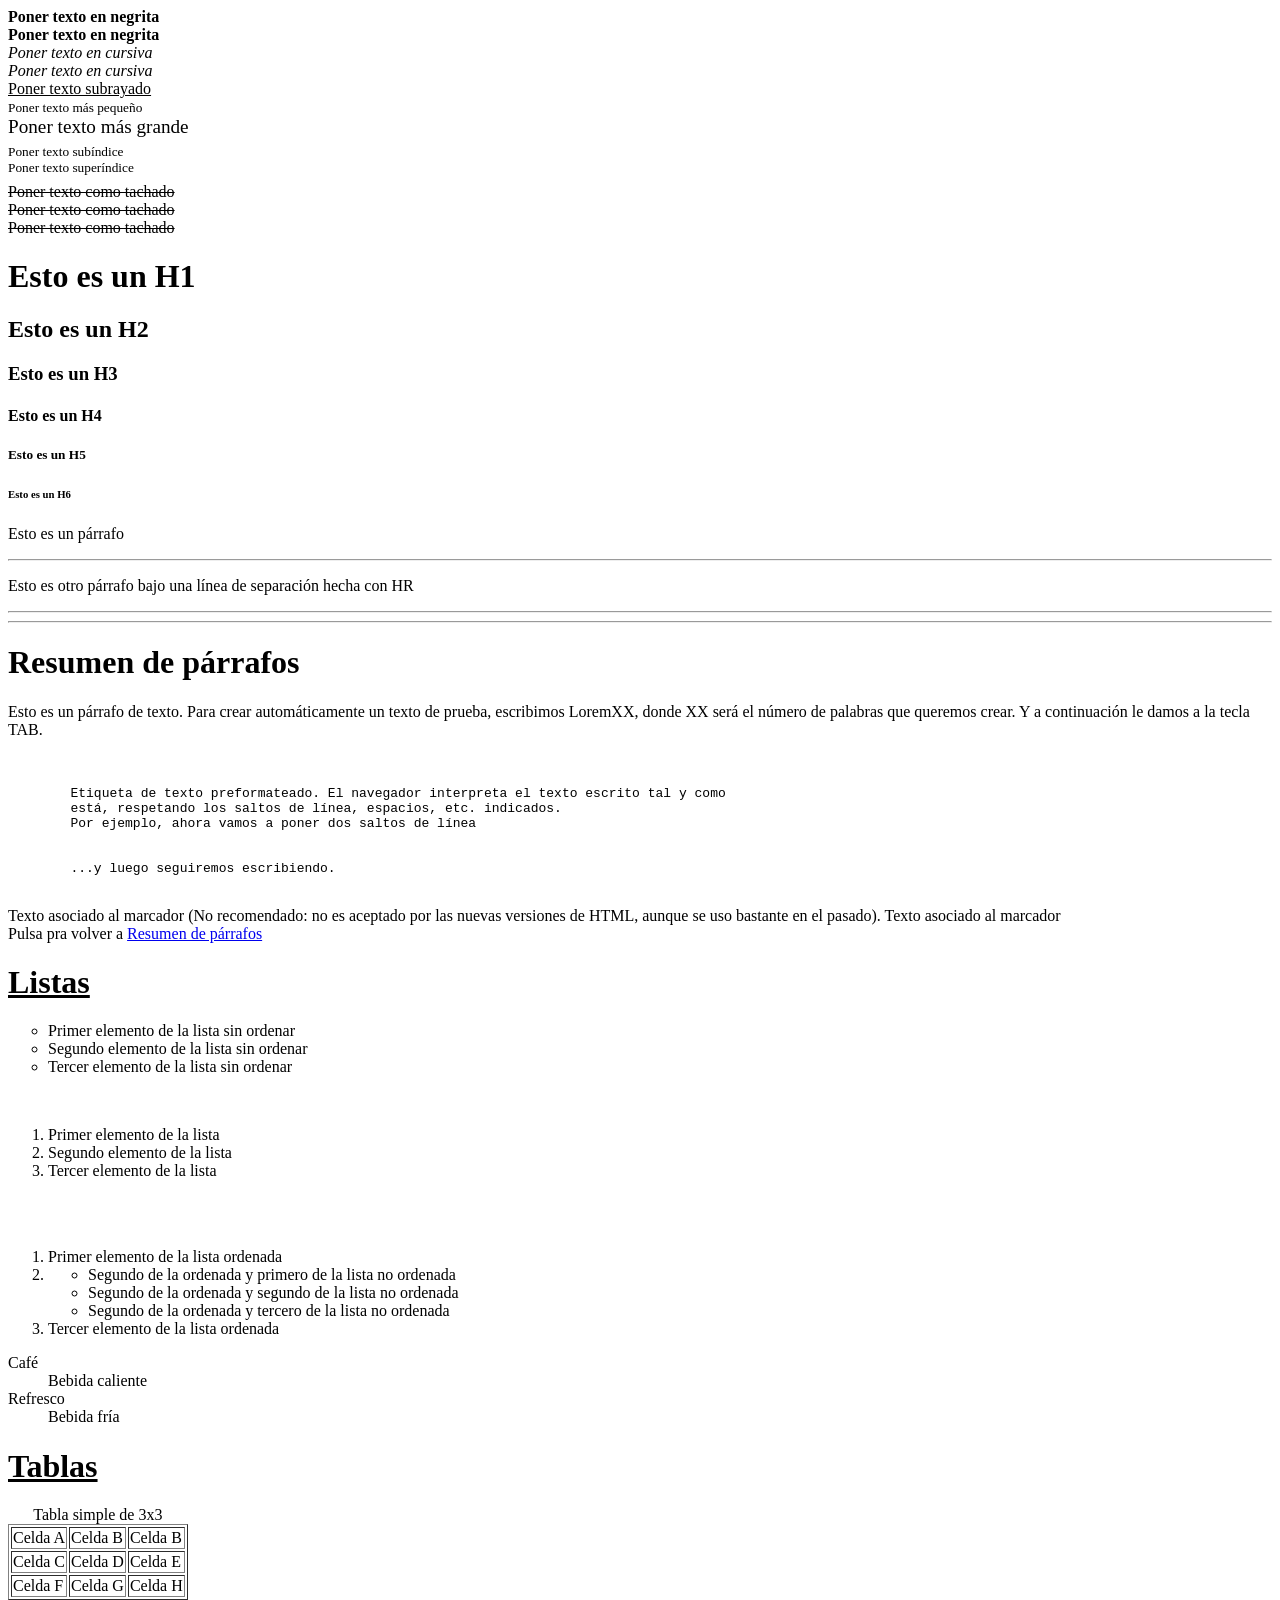
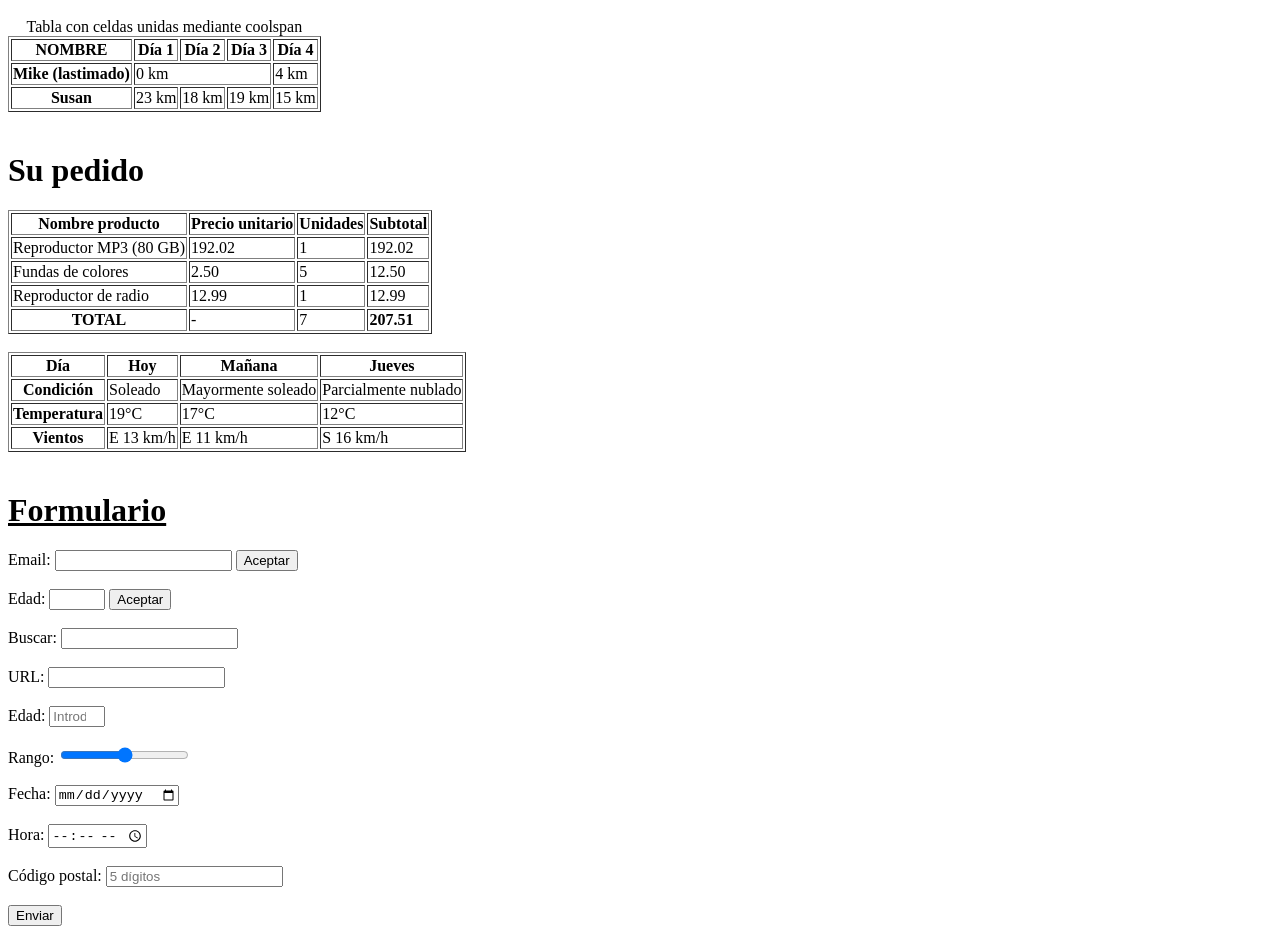
==== index.html @ f33b8b23 "Primer commit" ====
<!DOCTYPE html>
<html lang="es">  <!--Inicio de la página-->
	<head>           <!--Inicio del HEAD-->
		<meta charset="UTF-8">
		<meta name="description" content="Programación HTML, CSS y Javascript">
		<meta name="keywords" content="curso, web, programación, aprender">
		<title>Document</title>
		<!--Vinculo a una hoja de estilos CSS externa-->
		<link rel="stylesheet" href="MiHojaDeEstilos.css"/>
	</head>
	<body>
		<b>Poner texto en negrita</b><br>   <!-- Esto es un comentario -->
		<strong>Poner texto en negrita</strong><br>
		<i>Poner texto en cursiva</i><br>
		<em>Poner texto en cursiva</em><br>
		<u>Poner texto subrayado</u><br>
		<small>Poner texto más pequeño</small><br>
		<big>Poner texto más grande</big><br>
		<sub>Poner texto subíndice</sub><br>
		<sup>Poner texto superíndice</sup><br>
		<strike>Poner texto como tachado</strike><br>
		<s>Poner texto como tachado</s><br>
		<del>Poner texto como tachado</del><br>
		<hgroup>
			<h1>Esto es un H1</h1>
			<h2>Esto es un H2</h2>
			<h3>Esto es un H3</h3>
			<h4>Esto es un H4</h4>
			<h5>Esto es un H5</h5>
			<h6>Esto es un H6</h6>
		</hgroup>
		<p>Esto es un párrafo</p>
		<hr>
		<p>Esto es otro párrafo bajo una línea de separación hecha con HR</p>
		<hr>
		<hr>
		<!--Parrafo-->
		<a id="marcadorParrafos"><h1>Resumen de párrafos</h1></a>
		<p>Esto es un párrafo de texto. Para crear automáticamente un texto de prueba,
escribimos LoremXX, donde XX será el número de palabras que queremos crear. Y a
	continuación le damos a la tecla TAB.
	</p>
	<br> <!--Salto de linea-->
	<pre>
	Etiqueta de texto preformateado. El navegador interpreta el texto escrito tal y como
	está, respetando los saltos de línea, espacios, etc. indicados.
	Por ejemplo, ahora vamos a poner dos saltos de línea


	...y luego seguiremos escribiendo.</pre>
	<br>
	<a name="nombre_del_marcador">Texto
		asociado al marcador</a> (No recomendado:
		no es aceptado por las nuevas versiones
		de HTML, aunque se uso bastante en el
		pasado).
		<a id="nombre_del_marcador">Texto
		asociado al marcador</a>
	<br>
	Pulsa pra volver a <a href="#marcadorParrafos">Resumen de párrafos</a>
	<br>
	<a id="listas"><h1><u>Listas</u></h1></a>
	<!--Lista no ordenada-->
	<ul style="list-style-type:circle">
		<li>Primer elemento de la lista
		sin ordenar</li>
		<li>Segundo elemento de la lista
		sin ordenar</li>
		<li>Tercer elemento de la lista
		sin ordenar</li>
	</ul>
	<br>
	<!--Lista ordenada-->
	<ol>
		<li>Primer elemento de la lista</li>
		<li>Segundo elemento de la lista</li>
		<li>Tercer elemento de la lista</li>
	</ol>
	<br>
	<br>
	<!--Lista no ordenada dentro de otra ordenada-->
	<ol>
		<li>Primer elemento de la
			lista ordenada</li>
		<li>
		 	<ul>
		  		<li>Segundo de la
		      		ordenada y primero de la lista no
		      		ordenada</li>
		  		<li>Segundo de la
					ordenada y segundo de la lista no
					ordenada</li>
				<li>Segundo de la
					ordenada y tercero de la lista no
					ordenada</li>
			</ul>
		</li>
		<li>Tercer elemento de la
			lista ordenada</li>
	</ol>
	<!--Lista de definiciones-->
	<dl>
		<dt>Café</dt>
		<dd>Bebida caliente</dd>
		<dt>Refresco</dt>
		<dd>Bebida fría</dd>
	</dl>

	<a id="tablas"><h1><u>Tablas</u></h1></a>
	<!--Tabla sencilla-->
	<table border="1px" >
		<caption>Tabla simple de 3x3</caption>
		<tr>
			<td>Celda A</td>
			<td>Celda B</td>
			<td>Celda B</td>
		</tr>
		<tr>
			<td>Celda C</td>
			<td>Celda D</td>
			<td>Celda E</td>
		</tr>
		<tr>
			<td>Celda F</td>
			<td>Celda G</td>
			<td>Celda H</td>
		</tr>
	</table>
	<br>
	<table border="1">
		<caption>Tabla con celdas unidas mediante coolspan</caption>
		<tr>
			<th>NOMBRE</th>
			<th>Día 1</th>
			<th>Día 2</th>
			<th>Día 3</th>
			<th>Día 4</th>
		</tr>
		<tr>
			<th>Mike (lastimado)</th>
			<td colspan="3">0 km</td>
		<td>4 km</td>
		</tr>
		<tr>
		<th>Susan</th>
		<td>23 km</td>
		<td>18 km</td>
		<td>19 km</td>
		<td>15 km</td>
		</tr>
		</table>
	<br>
	<h1>Su pedido</h1>
		<table border="1px">
		<tr>
			<th scope="col">Nombre producto</th>
			<th scope="col">Precio unitario</th>
			<th scope="col">Unidades</th>
			<th scope="col">Subtotal</th>
		</tr>
		<tr>
			<td>Reproductor MP3 (80 GB)</td>
			<td>192.02</td>
			<td>1</td>
			<td>192.02</td>
		</tr>
		<tr>
			<td>Fundas de colores</td>
			<td>2.50</td>
			<td>5</td>
			<td>12.50 </td>
		</tr>
		<tr>
			<td>Reproductor de radio</td>
			<td>12.99</td>
			<td>1</td>
			<td>12.99</td>
		</tr>
		<tr>
			<th scope="row">TOTAL</th>
			<td>-</td>
			<td>7</td>
			<td><strong>207.51</strong></td>
		</tr>
	</table>
	<br>
	<table border="1px">
		<tr>
			<th scope="row">Día</th>
			<th>Hoy</th>
			<th>Mañana</th>
			<th>Jueves</th>
		</tr>
		<tr>
			<th>Condición</th>
			<td>Soleado</td>
			<td>Mayormente soleado</td>
			<td>Parcialmente nublado</td>
		</tr>
		<tr>
			<th>Temperatura</th>
			<td>19°C</td>
			<td>17°C</td>
			<td>12°C</td>
		</tr>
		<tr>
			<th>Vientos</th>
			<td>E 13 km/h</td>
			<td>E 11 km/h</td>
			<td>S 16 km/h</td>
		</tr>
	</table>
	<br>
	<a ref="formulario"><h1><u>Formulario</u></h1></a>
	<form name="formulario" id="formulario"	method="get" autocomplete="off">
		Email: <input type="email" name="mail" id="mail">
		<input type="submit" value="Aceptar">
		<br><br>
		Edad: <input type="number" name="edad" id="edad" min="18" max="100">
		<input type="submit" value="Aceptar">
		<br><br>
		Buscar: <input type="search" name="buscar" id="buscar">
		<br><br>
		URL: <input type="url" name="URL" id="URL">
		<br><br>
		Edad: <input type="number" name="edad" id="edad" min="0" max="100" step="5"	placeholder="Introduce edad">
		<br><br>
		Rango: <input type="range" min="0" max="100" step="5">
		<br><br>
		Fecha: <input type="date" name="fecha" id="fecha">
		<br><br>
		Hora: <input type="time" name="hora" id="hora" required>
		<br><br>
		Código postal: <input pattern="(0-9){5}" placeholder="5 dígitos">
		<br><br>
		<input type="submit"value="Enviar">
		<br><br>

	</form>
	</body>
</html>
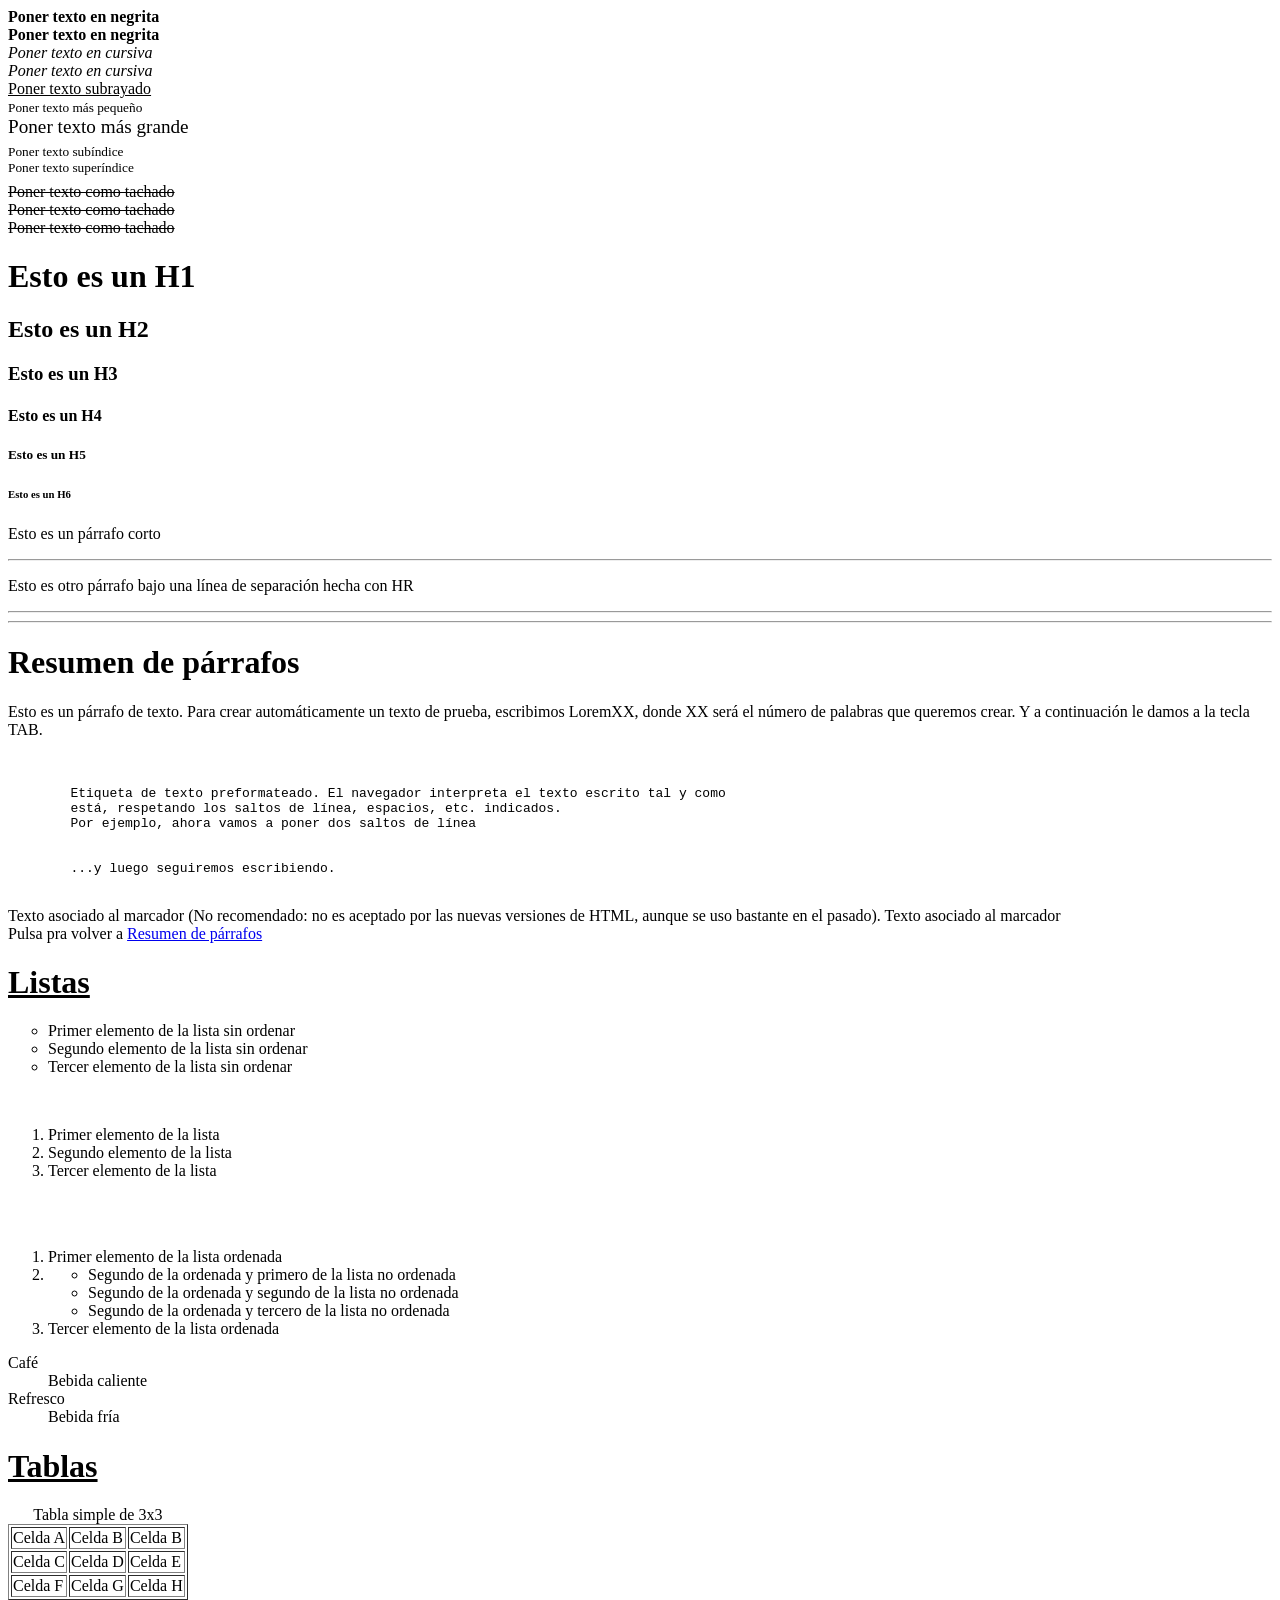
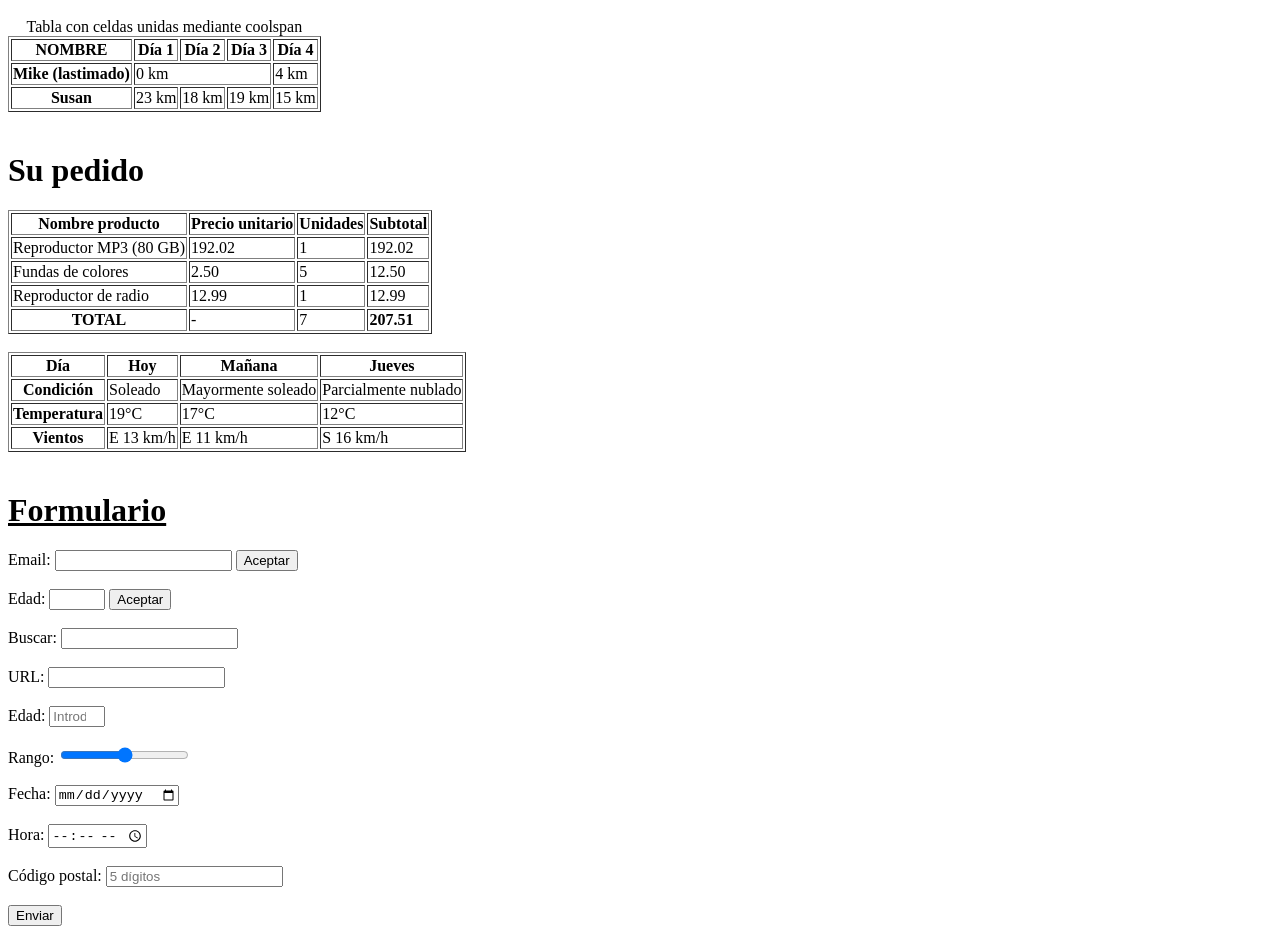
==== commit e7119497: "." ====
--- a/index.html
+++ b/index.html
@@ -29,7 +29,7 @@
 			<h5>Esto es un H5</h5>
 			<h6>Esto es un H6</h6>
 		</hgroup>
-		<p>Esto es un párrafo</p>
+		<p>Esto es un párrafo corto</p>
 		<hr>
 		<p>Esto es otro párrafo bajo una línea de separación hecha con HR</p>
 		<hr>
@@ -238,4 +238,4 @@
 
 	</form>
 	</body>
-</html>+</html>
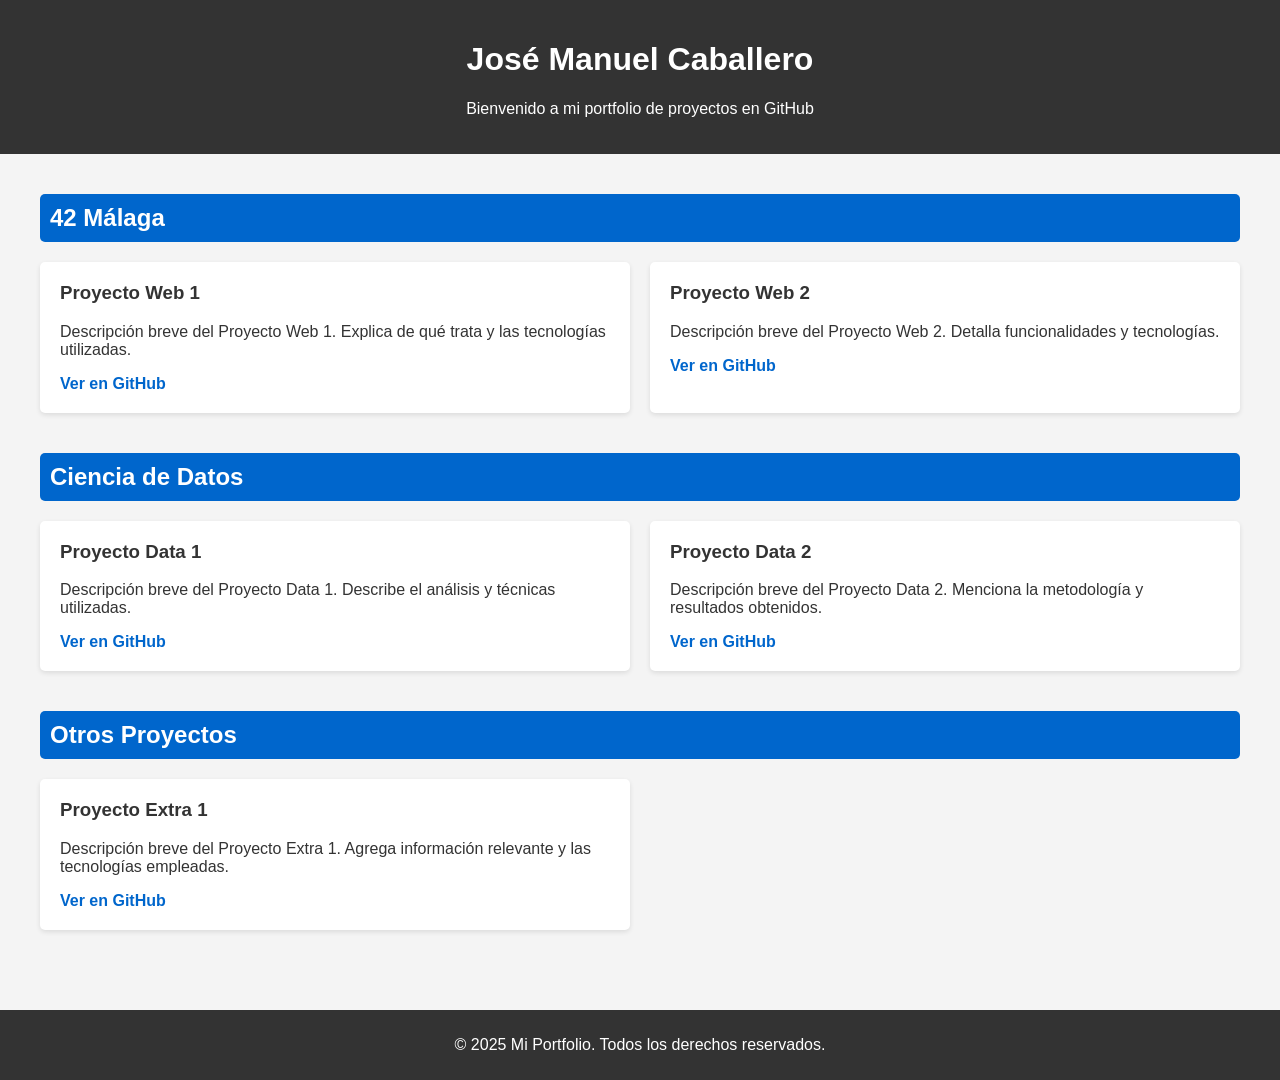
==== commit eb2c55c6: "Iniciando la GitHub Page" ====
--- a/index.html
+++ b/index.html
@@ -1,241 +1,141 @@
 <!DOCTYPE html>
-<html lang="es">  <!--Inicio de la página-->
-	<head>           <!--Inicio del HEAD-->
-		<meta charset="UTF-8">
-		<meta name="description" content="Programación HTML, CSS y Javascript">
-		<meta name="keywords" content="curso, web, programación, aprender">
-		<title>Document</title>
-		<!--Vinculo a una hoja de estilos CSS externa-->
-		<link rel="stylesheet" href="MiHojaDeEstilos.css"/>
-	</head>
-	<body>
-		<b>Poner texto en negrita</b><br>   <!-- Esto es un comentario -->
-		<strong>Poner texto en negrita</strong><br>
-		<i>Poner texto en cursiva</i><br>
-		<em>Poner texto en cursiva</em><br>
-		<u>Poner texto subrayado</u><br>
-		<small>Poner texto más pequeño</small><br>
-		<big>Poner texto más grande</big><br>
-		<sub>Poner texto subíndice</sub><br>
-		<sup>Poner texto superíndice</sup><br>
-		<strike>Poner texto como tachado</strike><br>
-		<s>Poner texto como tachado</s><br>
-		<del>Poner texto como tachado</del><br>
-		<hgroup>
-			<h1>Esto es un H1</h1>
-			<h2>Esto es un H2</h2>
-			<h3>Esto es un H3</h3>
-			<h4>Esto es un H4</h4>
-			<h5>Esto es un H5</h5>
-			<h6>Esto es un H6</h6>
-		</hgroup>
-		<p>Esto es un párrafo corto</p>
-		<hr>
-		<p>Esto es otro párrafo bajo una línea de separación hecha con HR</p>
-		<hr>
-		<hr>
-		<!--Parrafo-->
-		<a id="marcadorParrafos"><h1>Resumen de párrafos</h1></a>
-		<p>Esto es un párrafo de texto. Para crear automáticamente un texto de prueba,
-escribimos LoremXX, donde XX será el número de palabras que queremos crear. Y a
-	continuación le damos a la tecla TAB.
-	</p>
-	<br> <!--Salto de linea-->
-	<pre>
-	Etiqueta de texto preformateado. El navegador interpreta el texto escrito tal y como
-	está, respetando los saltos de línea, espacios, etc. indicados.
-	Por ejemplo, ahora vamos a poner dos saltos de línea
-
-
-	...y luego seguiremos escribiendo.</pre>
-	<br>
-	<a name="nombre_del_marcador">Texto
-		asociado al marcador</a> (No recomendado:
-		no es aceptado por las nuevas versiones
-		de HTML, aunque se uso bastante en el
-		pasado).
-		<a id="nombre_del_marcador">Texto
-		asociado al marcador</a>
-	<br>
-	Pulsa pra volver a <a href="#marcadorParrafos">Resumen de párrafos</a>
-	<br>
-	<a id="listas"><h1><u>Listas</u></h1></a>
-	<!--Lista no ordenada-->
-	<ul style="list-style-type:circle">
-		<li>Primer elemento de la lista
-		sin ordenar</li>
-		<li>Segundo elemento de la lista
-		sin ordenar</li>
-		<li>Tercer elemento de la lista
-		sin ordenar</li>
-	</ul>
-	<br>
-	<!--Lista ordenada-->
-	<ol>
-		<li>Primer elemento de la lista</li>
-		<li>Segundo elemento de la lista</li>
-		<li>Tercer elemento de la lista</li>
-	</ol>
-	<br>
-	<br>
-	<!--Lista no ordenada dentro de otra ordenada-->
-	<ol>
-		<li>Primer elemento de la
-			lista ordenada</li>
-		<li>
-		 	<ul>
-		  		<li>Segundo de la
-		      		ordenada y primero de la lista no
-		      		ordenada</li>
-		  		<li>Segundo de la
-					ordenada y segundo de la lista no
-					ordenada</li>
-				<li>Segundo de la
-					ordenada y tercero de la lista no
-					ordenada</li>
-			</ul>
-		</li>
-		<li>Tercer elemento de la
-			lista ordenada</li>
-	</ol>
-	<!--Lista de definiciones-->
-	<dl>
-		<dt>Café</dt>
-		<dd>Bebida caliente</dd>
-		<dt>Refresco</dt>
-		<dd>Bebida fría</dd>
-	</dl>
-
-	<a id="tablas"><h1><u>Tablas</u></h1></a>
-	<!--Tabla sencilla-->
-	<table border="1px" >
-		<caption>Tabla simple de 3x3</caption>
-		<tr>
-			<td>Celda A</td>
-			<td>Celda B</td>
-			<td>Celda B</td>
-		</tr>
-		<tr>
-			<td>Celda C</td>
-			<td>Celda D</td>
-			<td>Celda E</td>
-		</tr>
-		<tr>
-			<td>Celda F</td>
-			<td>Celda G</td>
-			<td>Celda H</td>
-		</tr>
-	</table>
-	<br>
-	<table border="1">
-		<caption>Tabla con celdas unidas mediante coolspan</caption>
-		<tr>
-			<th>NOMBRE</th>
-			<th>Día 1</th>
-			<th>Día 2</th>
-			<th>Día 3</th>
-			<th>Día 4</th>
-		</tr>
-		<tr>
-			<th>Mike (lastimado)</th>
-			<td colspan="3">0 km</td>
-		<td>4 km</td>
-		</tr>
-		<tr>
-		<th>Susan</th>
-		<td>23 km</td>
-		<td>18 km</td>
-		<td>19 km</td>
-		<td>15 km</td>
-		</tr>
-		</table>
-	<br>
-	<h1>Su pedido</h1>
-		<table border="1px">
-		<tr>
-			<th scope="col">Nombre producto</th>
-			<th scope="col">Precio unitario</th>
-			<th scope="col">Unidades</th>
-			<th scope="col">Subtotal</th>
-		</tr>
-		<tr>
-			<td>Reproductor MP3 (80 GB)</td>
-			<td>192.02</td>
-			<td>1</td>
-			<td>192.02</td>
-		</tr>
-		<tr>
-			<td>Fundas de colores</td>
-			<td>2.50</td>
-			<td>5</td>
-			<td>12.50 </td>
-		</tr>
-		<tr>
-			<td>Reproductor de radio</td>
-			<td>12.99</td>
-			<td>1</td>
-			<td>12.99</td>
-		</tr>
-		<tr>
-			<th scope="row">TOTAL</th>
-			<td>-</td>
-			<td>7</td>
-			<td><strong>207.51</strong></td>
-		</tr>
-	</table>
-	<br>
-	<table border="1px">
-		<tr>
-			<th scope="row">Día</th>
-			<th>Hoy</th>
-			<th>Mañana</th>
-			<th>Jueves</th>
-		</tr>
-		<tr>
-			<th>Condición</th>
-			<td>Soleado</td>
-			<td>Mayormente soleado</td>
-			<td>Parcialmente nublado</td>
-		</tr>
-		<tr>
-			<th>Temperatura</th>
-			<td>19°C</td>
-			<td>17°C</td>
-			<td>12°C</td>
-		</tr>
-		<tr>
-			<th>Vientos</th>
-			<td>E 13 km/h</td>
-			<td>E 11 km/h</td>
-			<td>S 16 km/h</td>
-		</tr>
-	</table>
-	<br>
-	<a ref="formulario"><h1><u>Formulario</u></h1></a>
-	<form name="formulario" id="formulario"	method="get" autocomplete="off">
-		Email: <input type="email" name="mail" id="mail">
-		<input type="submit" value="Aceptar">
-		<br><br>
-		Edad: <input type="number" name="edad" id="edad" min="18" max="100">
-		<input type="submit" value="Aceptar">
-		<br><br>
-		Buscar: <input type="search" name="buscar" id="buscar">
-		<br><br>
-		URL: <input type="url" name="URL" id="URL">
-		<br><br>
-		Edad: <input type="number" name="edad" id="edad" min="0" max="100" step="5"	placeholder="Introduce edad">
-		<br><br>
-		Rango: <input type="range" min="0" max="100" step="5">
-		<br><br>
-		Fecha: <input type="date" name="fecha" id="fecha">
-		<br><br>
-		Hora: <input type="time" name="hora" id="hora" required>
-		<br><br>
-		Código postal: <input pattern="(0-9){5}" placeholder="5 dígitos">
-		<br><br>
-		<input type="submit"value="Enviar">
-		<br><br>
-
-	</form>
-	</body>
+<html lang="es">
+<head>
+  <meta charset="UTF-8">
+  <meta name="viewport" content="width=device-width, initial-scale=1.0">
+  <title>Mi Portfolio de Repositorios</title>
+  <style>
+    /* Estilos generales */
+    body {
+      font-family: Arial, sans-serif;
+      background: #f4f4f4;
+      margin: 0;
+      padding: 0;
+      color: #333;
+    }
+    header {
+      background: #333;
+      color: #fff;
+      padding: 20px;
+      text-align: center;
+    }
+    .container {
+      max-width: 1200px;
+      margin: auto;
+      padding: 20px;
+    }
+    /* Estilos para categorías */
+    .category {
+      margin-bottom: 40px;
+    }
+    .category h2 {
+      background: #0066cc;
+      color: #fff;
+      padding: 10px;
+      border-radius: 5px;
+    }
+    /* Estilos para los proyectos */
+    .projects-grid {
+      display: grid;
+      grid-template-columns: 1fr;
+      gap: 20px;
+      margin-top: 20px;
+    }
+    .project {
+      background: #fff;
+      border-radius: 5px;
+      box-shadow: 0 2px 5px rgba(0,0,0,0.1);
+      padding: 20px;
+      transition: transform 0.3s;
+    }
+    .project:hover {
+      transform: scale(1.02);
+    }
+    .project h3 {
+      margin-top: 0;
+    }
+    .project a {
+      text-decoration: none;
+      color: #0066cc;
+      font-weight: bold;
+    }
+    /* Responsive: dos columnas en pantallas medianas y grandes */
+    @media (min-width: 768px) {
+      .projects-grid {
+        grid-template-columns: repeat(2, 1fr);
+      }
+    }
+    /* Pie de página */
+    footer {
+      background: #333;
+      color: #fff;
+      text-align: center;
+      padding: 10px;
+      margin-top: 20px;
+    }
+  </style>
+</head>
+<body>
+  <header>
+    <h1>José Manuel Caballero</h1>
+    <p>Bienvenido a mi portfolio de proyectos en GitHub</p>
+  </header>
+  
+  <div class="container">
+    <!-- Categoría: Desarrollo Web -->
+    <section class="category">
+      <h2>42 Málaga</h2>
+      <div class="projects-grid">
+        <!-- Proyecto Web 1 -->
+        <div class="project">
+          <h3>Proyecto Web 1</h3>
+          <p>Descripción breve del Proyecto Web 1. Explica de qué trata y las tecnologías utilizadas.</p>
+          <a href="https://github.com/josemcaba/proyecto-web1" target="_blank">Ver en GitHub</a>
+        </div>
+        <!-- Proyecto Web 2 -->
+        <div class="project">
+          <h3>Proyecto Web 2</h3>
+          <p>Descripción breve del Proyecto Web 2. Detalla funcionalidades y tecnologías.</p>
+          <a href="https://github.com/josemcaba/proyecto-web2" target="_blank">Ver en GitHub</a>
+        </div>
+      </div>
+    </section>
+    
+    <!-- Categoría: Ciencia de Datos -->
+    <section class="category">
+      <h2>Ciencia de Datos</h2>
+      <div class="projects-grid">
+        <!-- Proyecto Data Science 1 -->
+        <div class="project">
+          <h3>Proyecto Data 1</h3>
+          <p>Descripción breve del Proyecto Data 1. Describe el análisis y técnicas utilizadas.</p>
+          <a href="https://github.com/josemcaba/proyecto-data1" target="_blank">Ver en GitHub</a>
+        </div>
+        <!-- Proyecto Data Science 2 -->
+        <div class="project">
+          <h3>Proyecto Data 2</h3>
+          <p>Descripción breve del Proyecto Data 2. Menciona la metodología y resultados obtenidos.</p>
+          <a href="https://github.com/josemcaba/proyecto-data2" target="_blank">Ver en GitHub</a>
+        </div>
+      </div>
+    </section>
+    
+    <!-- Categoría: Otros Proyectos -->
+    <section class="category">
+      <h2>Otros Proyectos</h2>
+      <div class="projects-grid">
+        <!-- Proyecto Extra 1 -->
+        <div class="project">
+          <h3>Proyecto Extra 1</h3>
+          <p>Descripción breve del Proyecto Extra 1. Agrega información relevante y las tecnologías empleadas.</p>
+          <a href="https://github.com/josemcaba/proyecto-extra1" target="_blank">Ver en GitHub</a>
+        </div>
+      </div>
+    </section>
+  </div>
+  
+  <footer>
+    <p>© 2025 Mi Portfolio. Todos los derechos reservados.</p>
+  </footer>
+</body>
 </html>
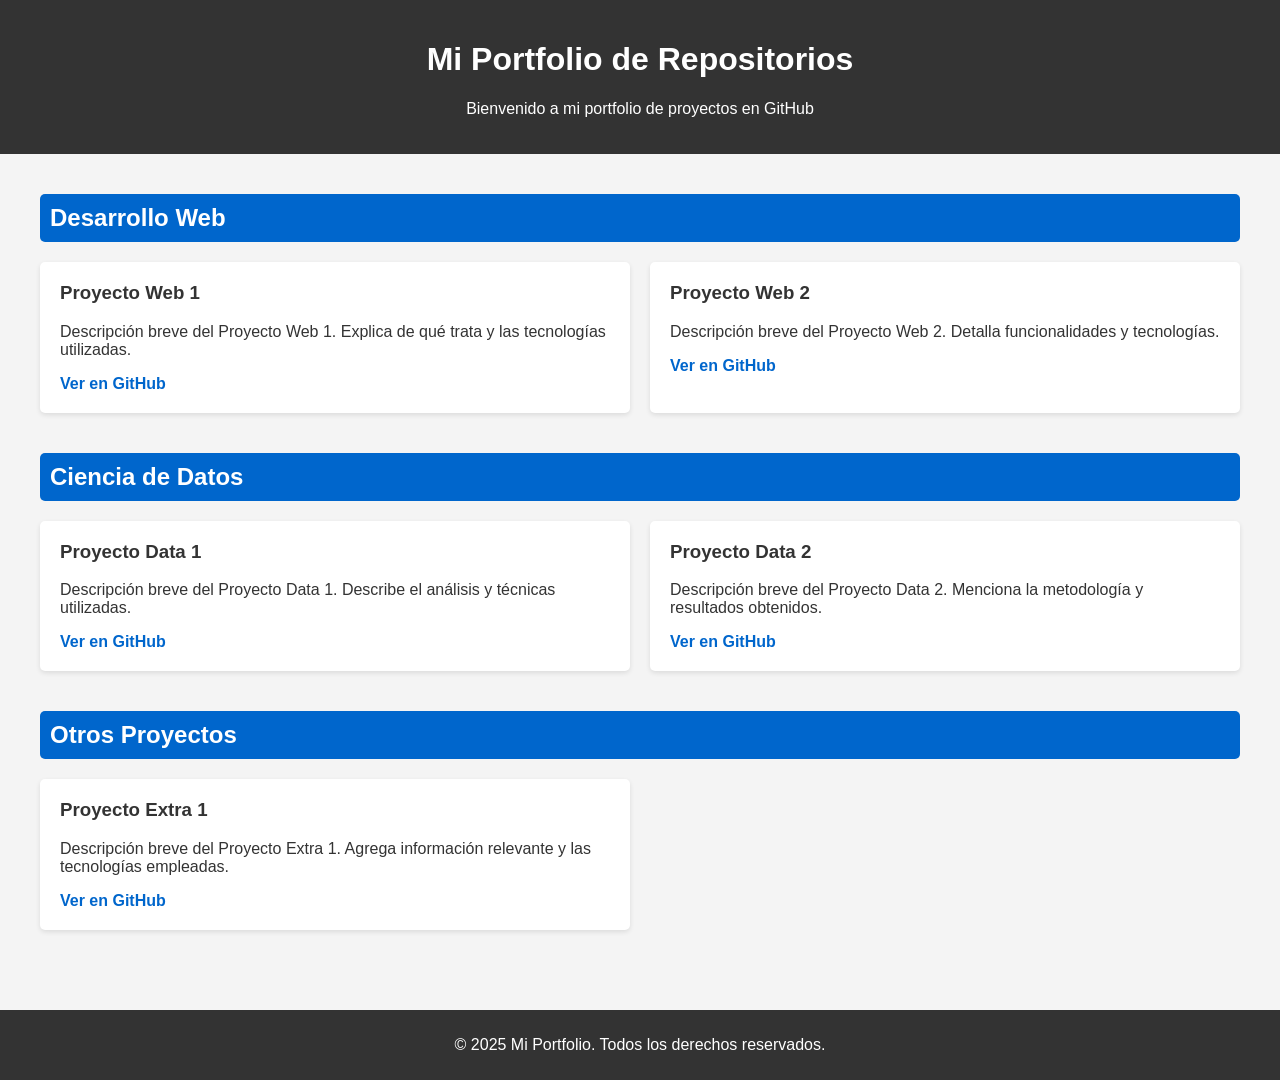
==== commit 1fa89827: "Separando HTML y CSS" ====
--- a/index.html
+++ b/index.html
@@ -4,99 +4,31 @@
   <meta charset="UTF-8">
   <meta name="viewport" content="width=device-width, initial-scale=1.0">
   <title>Mi Portfolio de Repositorios</title>
-  <style>
-    /* Estilos generales */
-    body {
-      font-family: Arial, sans-serif;
-      background: #f4f4f4;
-      margin: 0;
-      padding: 0;
-      color: #333;
-    }
-    header {
-      background: #333;
-      color: #fff;
-      padding: 20px;
-      text-align: center;
-    }
-    .container {
-      max-width: 1200px;
-      margin: auto;
-      padding: 20px;
-    }
-    /* Estilos para categorías */
-    .category {
-      margin-bottom: 40px;
-    }
-    .category h2 {
-      background: #0066cc;
-      color: #fff;
-      padding: 10px;
-      border-radius: 5px;
-    }
-    /* Estilos para los proyectos */
-    .projects-grid {
-      display: grid;
-      grid-template-columns: 1fr;
-      gap: 20px;
-      margin-top: 20px;
-    }
-    .project {
-      background: #fff;
-      border-radius: 5px;
-      box-shadow: 0 2px 5px rgba(0,0,0,0.1);
-      padding: 20px;
-      transition: transform 0.3s;
-    }
-    .project:hover {
-      transform: scale(1.02);
-    }
-    .project h3 {
-      margin-top: 0;
-    }
-    .project a {
-      text-decoration: none;
-      color: #0066cc;
-      font-weight: bold;
-    }
-    /* Responsive: dos columnas en pantallas medianas y grandes */
-    @media (min-width: 768px) {
-      .projects-grid {
-        grid-template-columns: repeat(2, 1fr);
-      }
-    }
-    /* Pie de página */
-    footer {
-      background: #333;
-      color: #fff;
-      text-align: center;
-      padding: 10px;
-      margin-top: 20px;
-    }
-  </style>
+  <!-- Vincula el archivo CSS externo -->
+  <link rel="stylesheet" href="style.css">
 </head>
 <body>
   <header>
-    <h1>José Manuel Caballero</h1>
+    <h1>Mi Portfolio de Repositorios</h1>
     <p>Bienvenido a mi portfolio de proyectos en GitHub</p>
   </header>
   
   <div class="container">
     <!-- Categoría: Desarrollo Web -->
     <section class="category">
-      <h2>42 Málaga</h2>
+      <h2>Desarrollo Web</h2>
       <div class="projects-grid">
         <!-- Proyecto Web 1 -->
         <div class="project">
           <h3>Proyecto Web 1</h3>
           <p>Descripción breve del Proyecto Web 1. Explica de qué trata y las tecnologías utilizadas.</p>
-          <a href="https://github.com/josemcaba/proyecto-web1" target="_blank">Ver en GitHub</a>
+          <a href="https://github.com/tu_usuario/proyecto-web1" target="_blank">Ver en GitHub</a>
         </div>
         <!-- Proyecto Web 2 -->
         <div class="project">
           <h3>Proyecto Web 2</h3>
           <p>Descripción breve del Proyecto Web 2. Detalla funcionalidades y tecnologías.</p>
-          <a href="https://github.com/josemcaba/proyecto-web2" target="_blank">Ver en GitHub</a>
+          <a href="https://github.com/tu_usuario/proyecto-web2" target="_blank">Ver en GitHub</a>
         </div>
       </div>
     </section>
@@ -109,13 +41,13 @@
         <div class="project">
           <h3>Proyecto Data 1</h3>
           <p>Descripción breve del Proyecto Data 1. Describe el análisis y técnicas utilizadas.</p>
-          <a href="https://github.com/josemcaba/proyecto-data1" target="_blank">Ver en GitHub</a>
+          <a href="https://github.com/tu_usuario/proyecto-data1" target="_blank">Ver en GitHub</a>
         </div>
         <!-- Proyecto Data Science 2 -->
         <div class="project">
           <h3>Proyecto Data 2</h3>
           <p>Descripción breve del Proyecto Data 2. Menciona la metodología y resultados obtenidos.</p>
-          <a href="https://github.com/josemcaba/proyecto-data2" target="_blank">Ver en GitHub</a>
+          <a href="https://github.com/tu_usuario/proyecto-data2" target="_blank">Ver en GitHub</a>
         </div>
       </div>
     </section>
@@ -128,7 +60,7 @@
         <div class="project">
           <h3>Proyecto Extra 1</h3>
           <p>Descripción breve del Proyecto Extra 1. Agrega información relevante y las tecnologías empleadas.</p>
-          <a href="https://github.com/josemcaba/proyecto-extra1" target="_blank">Ver en GitHub</a>
+          <a href="https://github.com/tu_usuario/proyecto-extra1" target="_blank">Ver en GitHub</a>
         </div>
       </div>
     </section>
--- a/style.css
+++ b/style.css
@@ -0,0 +1,79 @@
+/* Estilos generales */
+body {
+  font-family: Arial, sans-serif;
+  background: #f4f4f4;
+  margin: 0;
+  padding: 0;
+  color: #333;
+}
+
+header {
+  background: #333;
+  color: #fff;
+  padding: 20px;
+  text-align: center;
+}
+
+.container {
+  max-width: 1200px;
+  margin: auto;
+  padding: 20px;
+}
+
+/* Estilos para categorías */
+.category {
+  margin-bottom: 40px;
+}
+
+.category h2 {
+  background: #0066cc;
+  color: #fff;
+  padding: 10px;
+  border-radius: 5px;
+}
+
+/* Estilos para los proyectos */
+.projects-grid {
+  display: grid;
+  grid-template-columns: 1fr;
+  gap: 20px;
+  margin-top: 20px;
+}
+
+.project {
+  background: #fff;
+  border-radius: 5px;
+  box-shadow: 0 2px 5px rgba(0,0,0,0.1);
+  padding: 20px;
+  transition: transform 0.3s;
+}
+
+.project:hover {
+  transform: scale(1.02);
+}
+
+.project h3 {
+  margin-top: 0;
+}
+
+.project a {
+  text-decoration: none;
+  color: #0066cc;
+  font-weight: bold;
+}
+
+/* Responsive: dos columnas en pantallas medianas y grandes */
+@media (min-width: 768px) {
+  .projects-grid {
+    grid-template-columns: repeat(2, 1fr);
+  }
+}
+
+/* Pie de página */
+footer {
+  background: #333;
+  color: #fff;
+  text-align: center;
+  padding: 10px;
+  margin-top: 20px;
+}
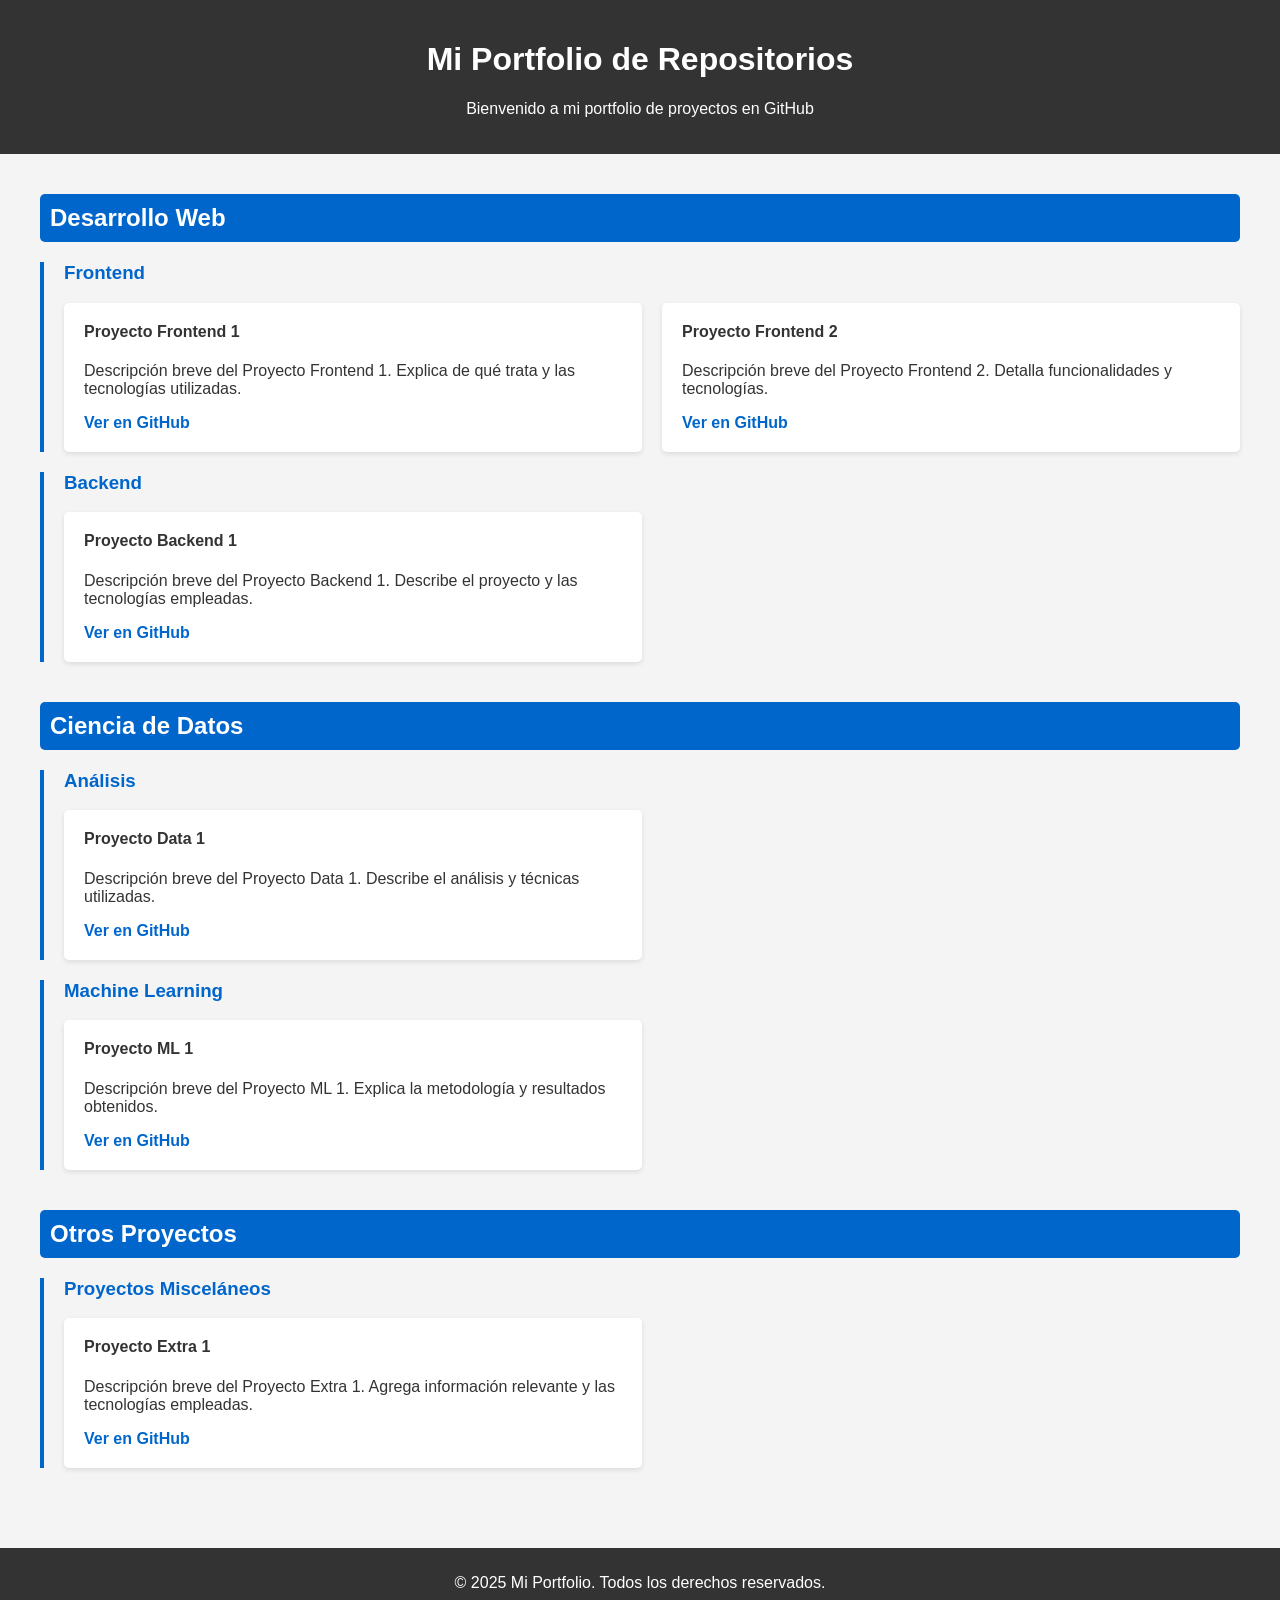
==== commit cf57b388: "Primer intento con subcategorias" ====
--- a/index.html
+++ b/index.html
@@ -17,18 +17,36 @@
     <!-- Categoría: Desarrollo Web -->
     <section class="category">
       <h2>Desarrollo Web</h2>
-      <div class="projects-grid">
-        <!-- Proyecto Web 1 -->
-        <div class="project">
-          <h3>Proyecto Web 1</h3>
-          <p>Descripción breve del Proyecto Web 1. Explica de qué trata y las tecnologías utilizadas.</p>
-          <a href="https://github.com/tu_usuario/proyecto-web1" target="_blank">Ver en GitHub</a>
+      
+      <!-- Subcategoría: Frontend -->
+      <div class="subcategory">
+        <h3>Frontend</h3>
+        <div class="projects-grid">
+          <!-- Proyecto Frontend 1 -->
+          <div class="project">
+            <h4>Proyecto Frontend 1</h4>
+            <p>Descripción breve del Proyecto Frontend 1. Explica de qué trata y las tecnologías utilizadas.</p>
+            <a href="https://github.com/tu_usuario/proyecto-frontend1" target="_blank">Ver en GitHub</a>
+          </div>
+          <!-- Proyecto Frontend 2 -->
+          <div class="project">
+            <h4>Proyecto Frontend 2</h4>
+            <p>Descripción breve del Proyecto Frontend 2. Detalla funcionalidades y tecnologías.</p>
+            <a href="https://github.com/tu_usuario/proyecto-frontend2" target="_blank">Ver en GitHub</a>
+          </div>
         </div>
-        <!-- Proyecto Web 2 -->
-        <div class="project">
-          <h3>Proyecto Web 2</h3>
-          <p>Descripción breve del Proyecto Web 2. Detalla funcionalidades y tecnologías.</p>
-          <a href="https://github.com/tu_usuario/proyecto-web2" target="_blank">Ver en GitHub</a>
+      </div>
+      
+      <!-- Subcategoría: Backend -->
+      <div class="subcategory">
+        <h3>Backend</h3>
+        <div class="projects-grid">
+          <!-- Proyecto Backend 1 -->
+          <div class="project">
+            <h4>Proyecto Backend 1</h4>
+            <p>Descripción breve del Proyecto Backend 1. Describe el proyecto y las tecnologías empleadas.</p>
+            <a href="https://github.com/tu_usuario/proyecto-backend1" target="_blank">Ver en GitHub</a>
+          </div>
         </div>
       </div>
     </section>
@@ -36,18 +54,30 @@
     <!-- Categoría: Ciencia de Datos -->
     <section class="category">
       <h2>Ciencia de Datos</h2>
-      <div class="projects-grid">
-        <!-- Proyecto Data Science 1 -->
-        <div class="project">
-          <h3>Proyecto Data 1</h3>
-          <p>Descripción breve del Proyecto Data 1. Describe el análisis y técnicas utilizadas.</p>
-          <a href="https://github.com/tu_usuario/proyecto-data1" target="_blank">Ver en GitHub</a>
+      
+      <!-- Subcategoría: Análisis -->
+      <div class="subcategory">
+        <h3>Análisis</h3>
+        <div class="projects-grid">
+          <!-- Proyecto Data 1 -->
+          <div class="project">
+            <h4>Proyecto Data 1</h4>
+            <p>Descripción breve del Proyecto Data 1. Describe el análisis y técnicas utilizadas.</p>
+            <a href="https://github.com/tu_usuario/proyecto-data1" target="_blank">Ver en GitHub</a>
+          </div>
         </div>
-        <!-- Proyecto Data Science 2 -->
-        <div class="project">
-          <h3>Proyecto Data 2</h3>
-          <p>Descripción breve del Proyecto Data 2. Menciona la metodología y resultados obtenidos.</p>
-          <a href="https://github.com/tu_usuario/proyecto-data2" target="_blank">Ver en GitHub</a>
+      </div>
+      
+      <!-- Subcategoría: Machine Learning -->
+      <div class="subcategory">
+        <h3>Machine Learning</h3>
+        <div class="projects-grid">
+          <!-- Proyecto ML 1 -->
+          <div class="project">
+            <h4>Proyecto ML 1</h4>
+            <p>Descripción breve del Proyecto ML 1. Explica la metodología y resultados obtenidos.</p>
+            <a href="https://github.com/tu_usuario/proyecto-ml1" target="_blank">Ver en GitHub</a>
+          </div>
         </div>
       </div>
     </section>
@@ -55,12 +85,17 @@
     <!-- Categoría: Otros Proyectos -->
     <section class="category">
       <h2>Otros Proyectos</h2>
-      <div class="projects-grid">
-        <!-- Proyecto Extra 1 -->
-        <div class="project">
-          <h3>Proyecto Extra 1</h3>
-          <p>Descripción breve del Proyecto Extra 1. Agrega información relevante y las tecnologías empleadas.</p>
-          <a href="https://github.com/tu_usuario/proyecto-extra1" target="_blank">Ver en GitHub</a>
+      
+      <!-- Subcategoría: Proyectos Misceláneos -->
+      <div class="subcategory">
+        <h3>Proyectos Misceláneos</h3>
+        <div class="projects-grid">
+          <!-- Proyecto Extra 1 -->
+          <div class="project">
+            <h4>Proyecto Extra 1</h4>
+            <p>Descripción breve del Proyecto Extra 1. Agrega información relevante y las tecnologías empleadas.</p>
+            <a href="https://github.com/tu_usuario/proyecto-extra1" target="_blank">Ver en GitHub</a>
+          </div>
         </div>
       </div>
     </section>
--- a/style.css
+++ b/style.css
@@ -32,18 +32,30 @@
   border-radius: 5px;
 }
 
+/* Estilos para subcategorías */
+.subcategory {
+  margin: 20px 0;
+  padding-left: 20px;
+  border-left: 4px solid #0066cc;
+}
+
+.subcategory h3 {
+  color: #0066cc;
+  margin-top: 0;
+}
+
 /* Estilos para los proyectos */
 .projects-grid {
   display: grid;
   grid-template-columns: 1fr;
   gap: 20px;
-  margin-top: 20px;
+  margin-top: 10px;
 }
 
 .project {
   background: #fff;
   border-radius: 5px;
-  box-shadow: 0 2px 5px rgba(0,0,0,0.1);
+  box-shadow: 0 2px 5px rgba(0, 0, 0, 0.1);
   padding: 20px;
   transition: transform 0.3s;
 }
@@ -52,7 +64,7 @@
   transform: scale(1.02);
 }
 
-.project h3 {
+.project h4 {
   margin-top: 0;
 }
 
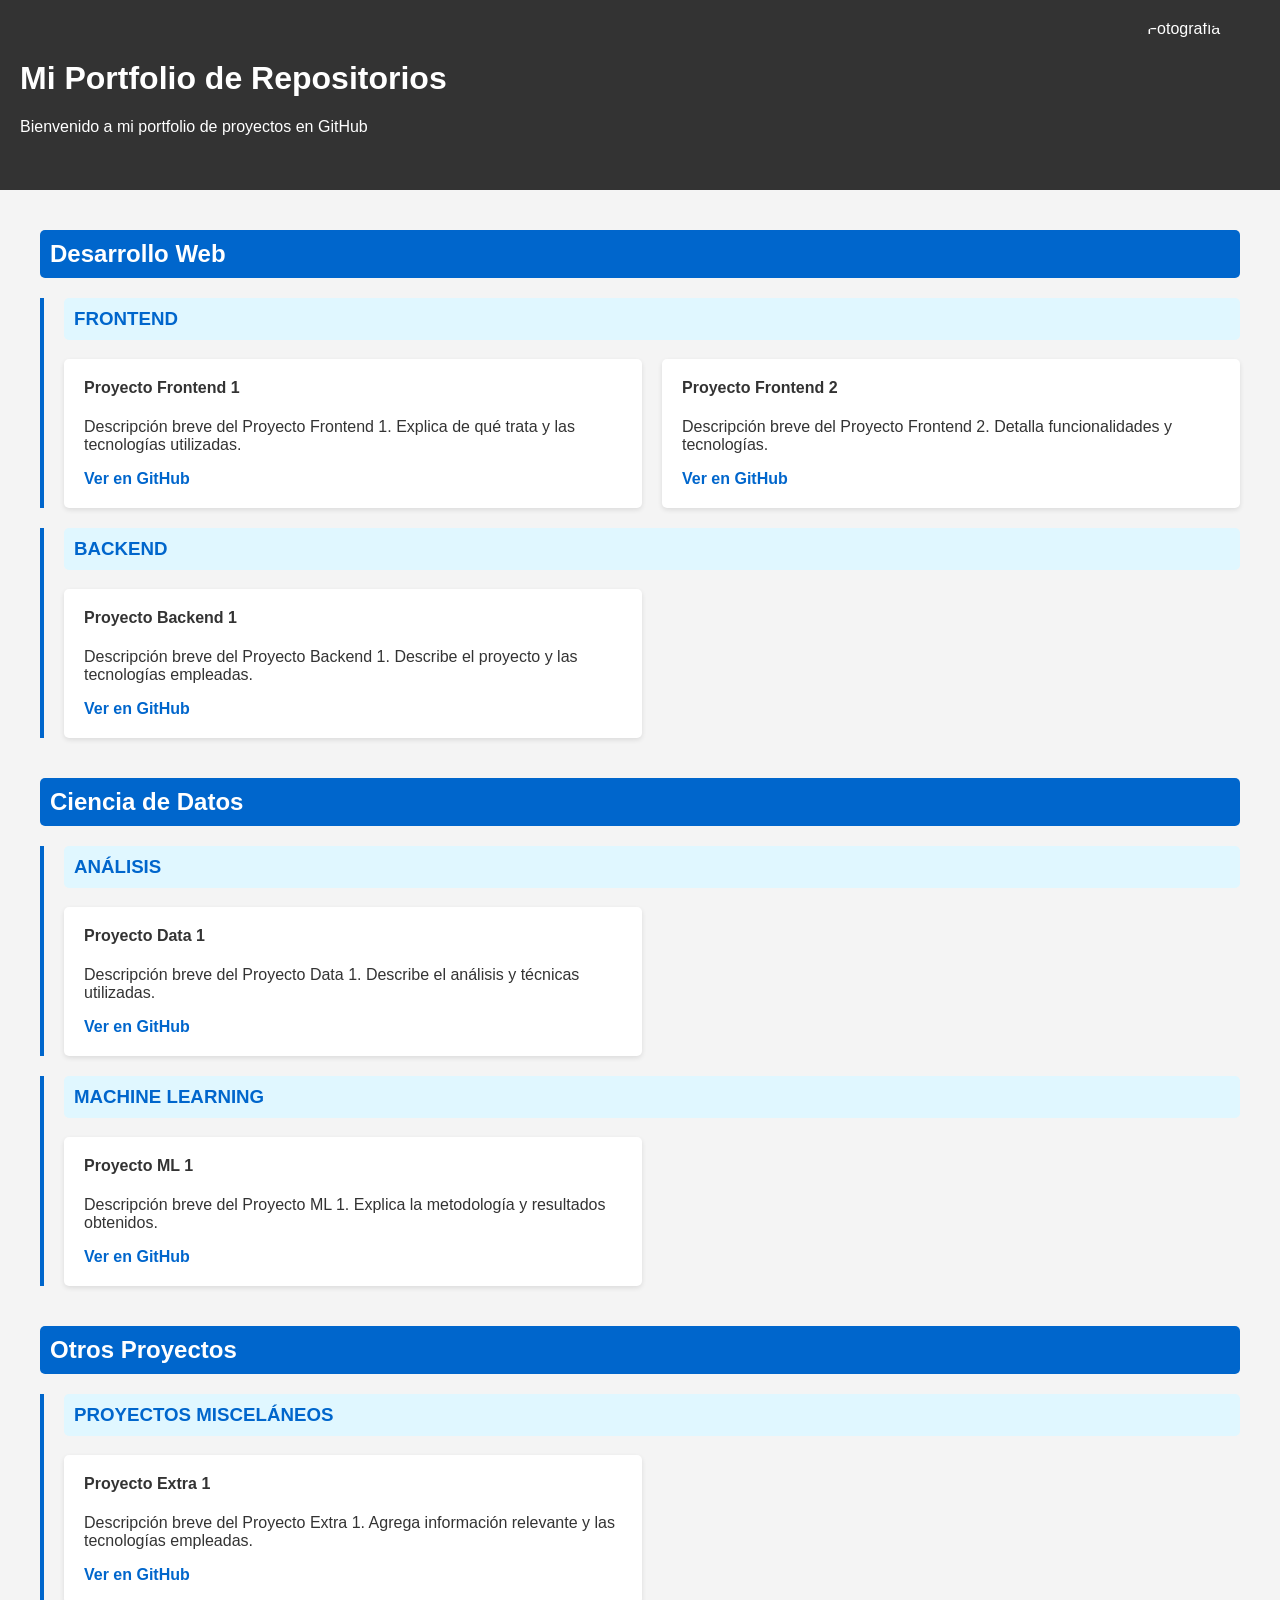
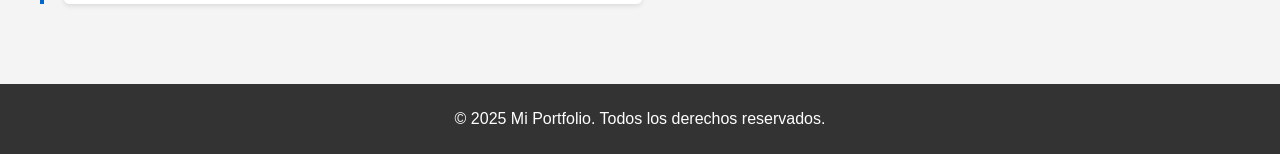
==== commit ad879387: "Incluye fotografia de perfil" ====
--- a/index.html
+++ b/index.html
@@ -9,8 +9,12 @@
 </head>
 <body>
   <header>
-    <h1>Mi Portfolio de Repositorios</h1>
-    <p>Bienvenido a mi portfolio de proyectos en GitHub</p>
+    <div class="header-text">
+      <h1>Mi Portfolio de Repositorios</h1>
+      <p>Bienvenido a mi portfolio de proyectos en GitHub</p>
+    </div>
+    <!-- Fotografía de perfil -->
+    <img src="ruta/a/tu/foto.jpg" alt="Mi Fotografía" class="profile-photo">
   </header>
   
   <div class="container">
--- a/style.css
+++ b/style.css
@@ -7,11 +7,28 @@
   color: #333;
 }
 
+/* Estilos para el header */
 header {
   background: #333;
   color: #fff;
   padding: 20px;
-  text-align: center;
+  display: flex;
+  align-items: center;
+  justify-content: space-between;
+  flex-wrap: wrap; /* Permite que en pantallas pequeñas se acomoden en varias líneas */
+}
+
+.header-text {
+  /* Puedes ajustar el ancho o agregar márgenes si lo deseas */
+}
+
+.profile-photo {
+  width: 150px;
+  height: 150px;
+  border-radius: 50%;
+  object-fit: cover;
+  /* Opcional: agrega un margen izquierdo para separar la imagen del texto */
+  margin-left: 20px;
 }
 
 .container {
@@ -39,9 +56,15 @@
   border-left: 4px solid #0066cc;
 }
 
+/* Estilo actualizado para los títulos de las subcategorías */
 .subcategory h3 {
   color: #0066cc;
   margin-top: 0;
+  font-weight: bold;
+  text-transform: uppercase;
+  background: #e0f7ff;
+  padding: 10px;
+  border-radius: 5px;
 }
 
 /* Estilos para los proyectos */
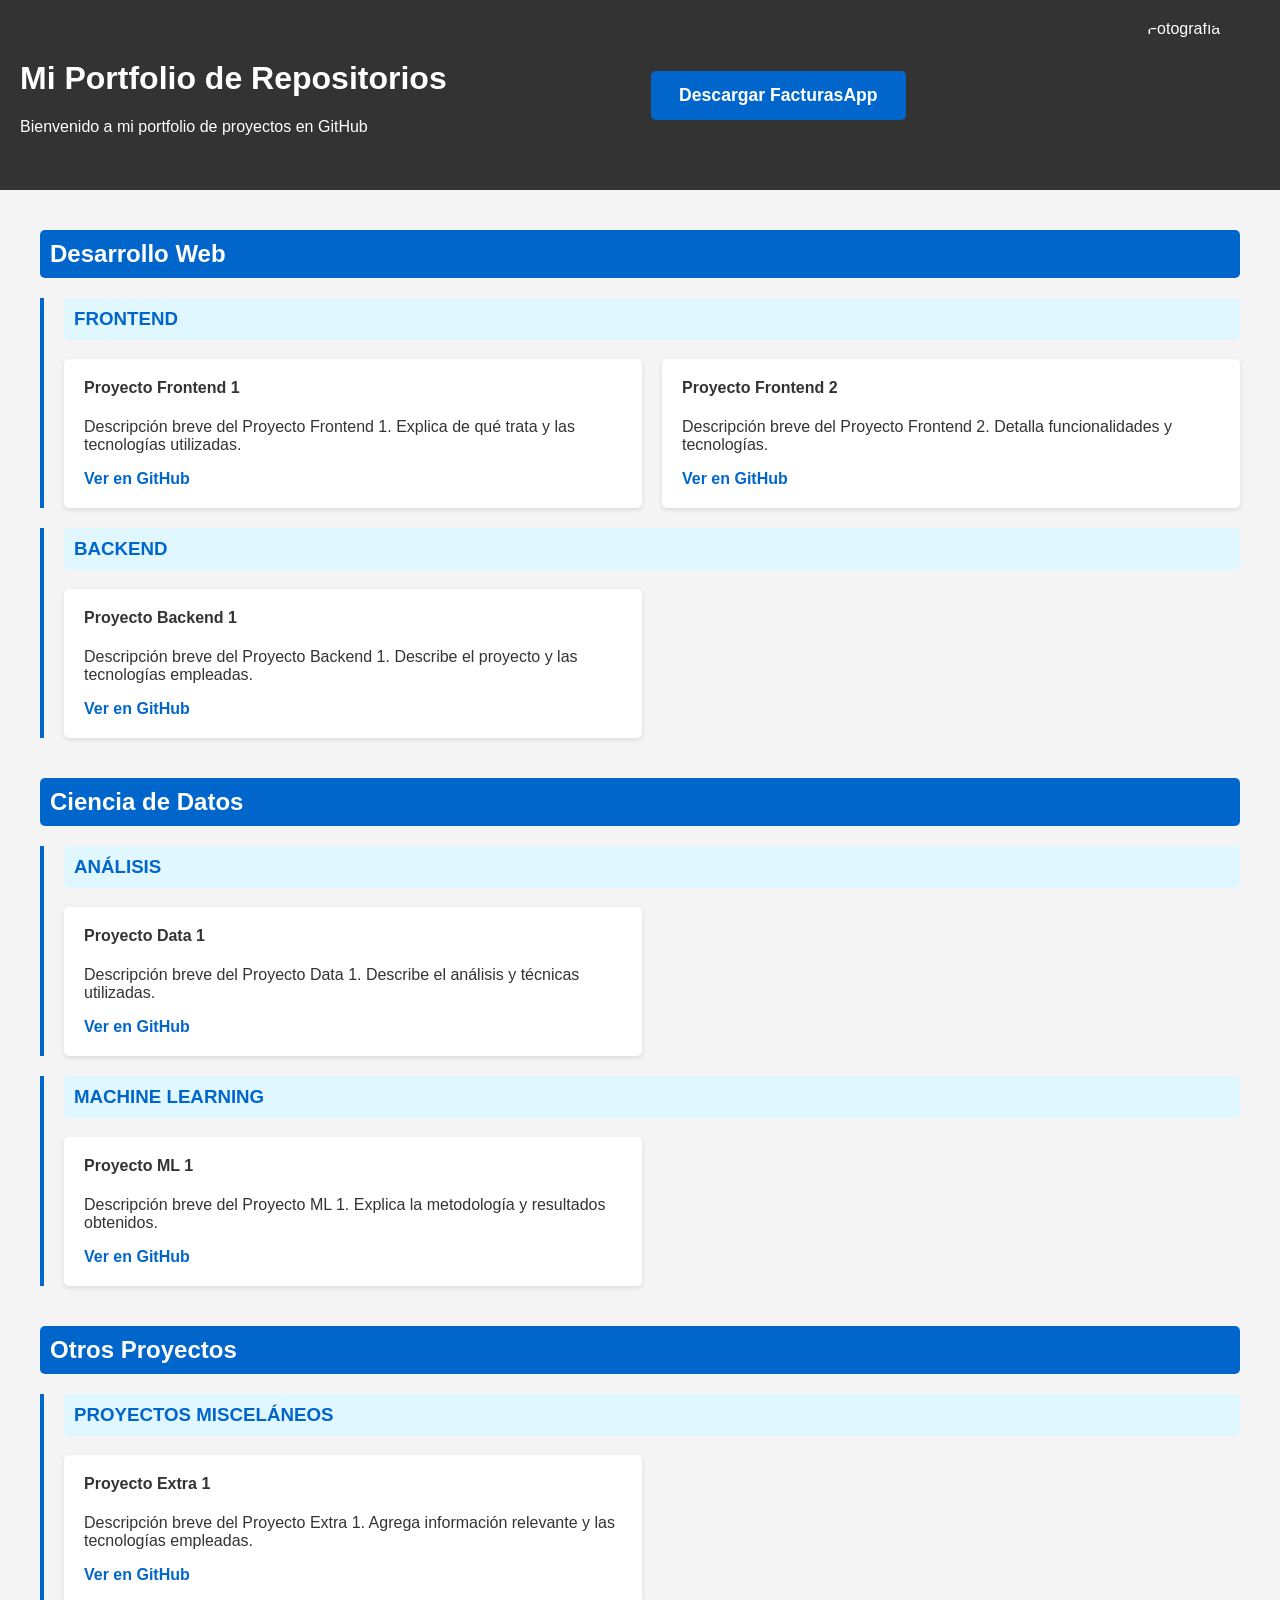
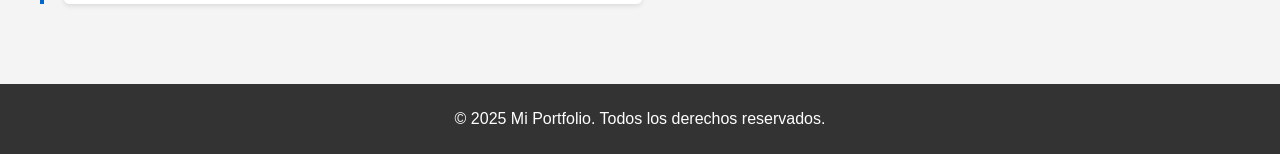
==== commit 0d3dea8a: "Añadido botón descarga FacturasApp en la web" ====
--- a/index.html
+++ b/index.html
@@ -13,6 +13,8 @@
       <h1>Mi Portfolio de Repositorios</h1>
       <p>Bienvenido a mi portfolio de proyectos en GitHub</p>
     </div>
+    <!-- Botón de descarga de FacturasApp -->
+    <a class="download-btn" href="ClickOnce/FacturasApp/setup.exe">Descargar FacturasApp</a>
     <!-- Fotografía de perfil -->
     <img src="ruta/a/tu/foto.jpg" alt="Mi Fotografía" class="profile-photo">
   </header>
@@ -109,4 +111,4 @@
     <p>© 2025 Mi Portfolio. Todos los derechos reservados.</p>
   </footer>
 </body>
-</html>
+</html>
--- a/style.css
+++ b/style.css
@@ -29,6 +29,26 @@
   object-fit: cover;
   /* Opcional: agrega un margen izquierdo para separar la imagen del texto */
   margin-left: 20px;
+}
+
+/* Botón de descarga de FacturasApp */
+.download-btn {
+  display: inline-block;
+  background: #0066cc;
+  color: #fff;
+  text-decoration: none;
+  font-weight: bold;
+  font-size: 1.1em;
+  padding: 14px 28px;
+  border-radius: 5px;
+  margin-left: 20px;
+  white-space: nowrap;
+  transition: background 0.3s, transform 0.3s;
+}
+
+.download-btn:hover {
+  background: #00509c;
+  transform: scale(1.03);
 }
 
 .container {
@@ -104,6 +124,17 @@
   }
 }
 
+/* Responsive del botón de descarga en pantallas pequeñas */
+@media (max-width: 767px) {
+  .download-btn {
+    margin-left: 0;
+    margin-top: 10px;
+    width: 100%;
+    text-align: center;
+    box-sizing: border-box;
+  }
+}
+
 /* Pie de página */
 footer {
   background: #333;
@@ -111,4 +142,4 @@
   text-align: center;
   padding: 10px;
   margin-top: 20px;
-}
+}
